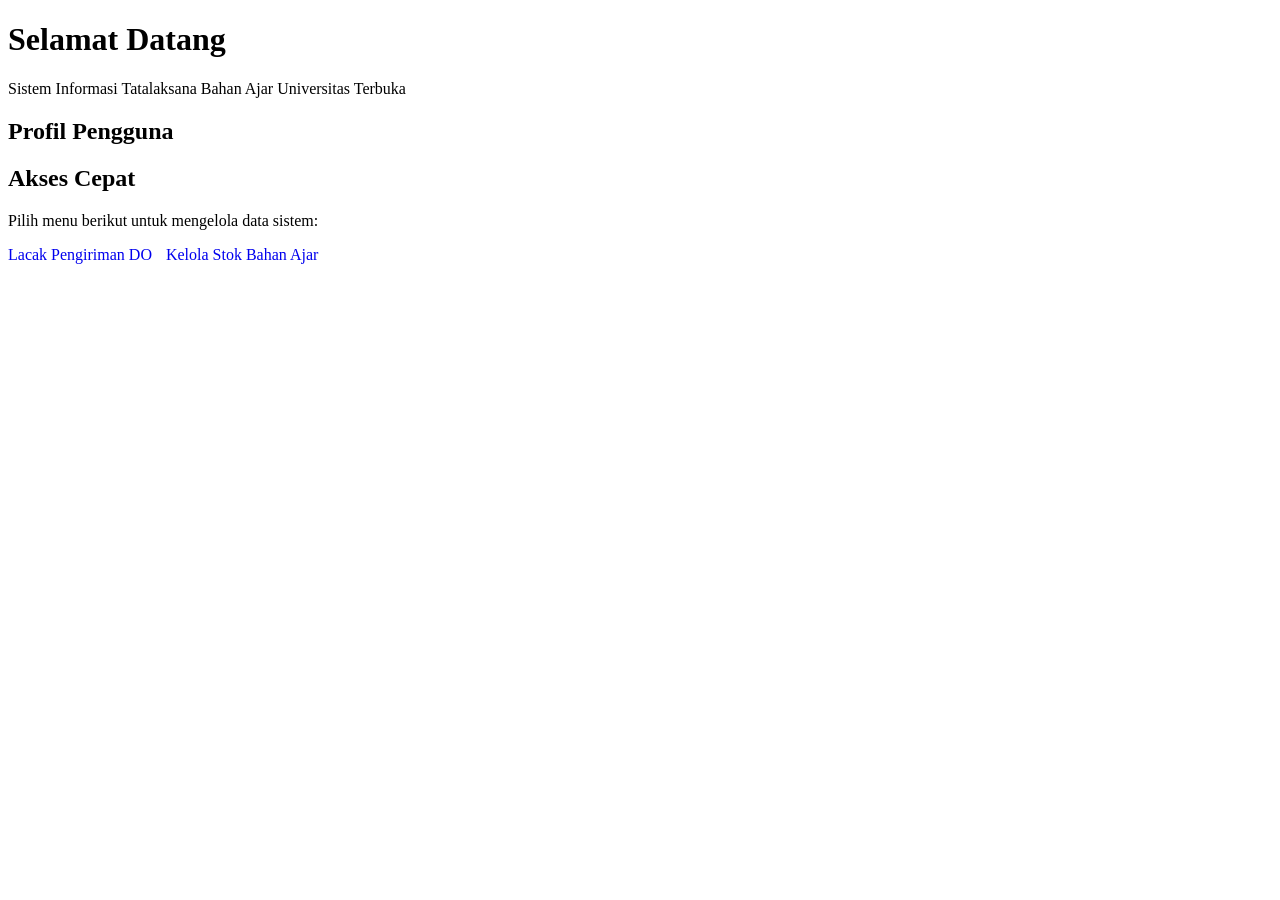
==== dashboard.html @ 54f99a56 "Initial commit" ====
<!DOCTYPE html>
<html lang="id">
<head>
  <meta charset="UTF-8">
  <meta name="viewport" content="width=device-width, initial-scale=1.0">
  <title>SITTA UT - Dashboard</title>
  

  <header id="main-header"></header>

  <!-- Banner Parallax (Sesuai Referensi W3Schools) -->
  <div class="parallax-bg">
    <div>
      <h1 id="greeting-text">Selamat Datang</h1>
      <p>Sistem Informasi Tatalaksana Bahan Ajar Universitas Terbuka</p>
    </div>
  </div>

  <div class="container">
    <div class="card">
      <h2 class="card-title">Profil Pengguna</h2>
      <div id="user-info">
        <!-- Informasi pengguna akan diisi secara dinamis oleh JavaScript -->
      </div>
    </div>

    <div class="card">
      <h2 class="card-title">Akses Cepat</h2>
      <p>Pilih menu berikut untuk mengelola data sistem:</p>
      <div style="margin-top: 15px;">
        <a href="tracking.html" class="btn" style="text-decoration: none; display: inline-block; margin-right: 10px;">Lacak Pengiriman DO</a>
        <a href="stock.html" class="btn" style="text-decoration: none; display: inline-block;">Kelola Stok Bahan Ajar</a>
      </div>
    </div>
  </div>

  <script src="js/data.js"></script>
  <script src="js/script.js"></script>
</body>
</html>
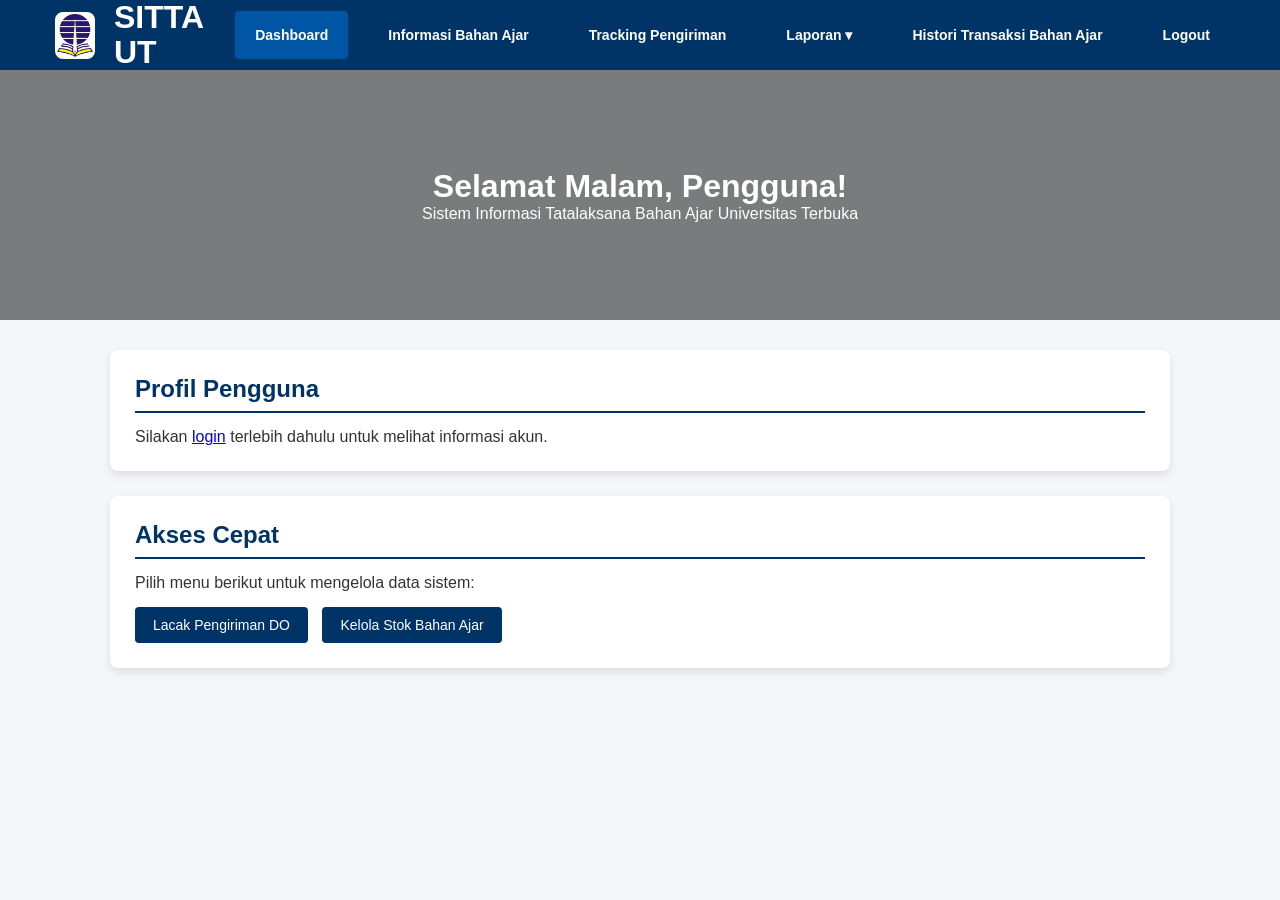
==== commit 68c2b422: "header diubah menjadi mobile friendly tapi belum berhasil 100%" ====
--- a/dashboard.html
+++ b/dashboard.html
@@ -34,7 +34,7 @@
     </div>
   </div>
 
-  <script src="js/data.js"></script>
-  <script src="js/script.js"></script>
+  <script src="js/data.js?v=1.0"></script>
+  <script src="js/script.js?v=1.0"></script>
 </body>
 </html>
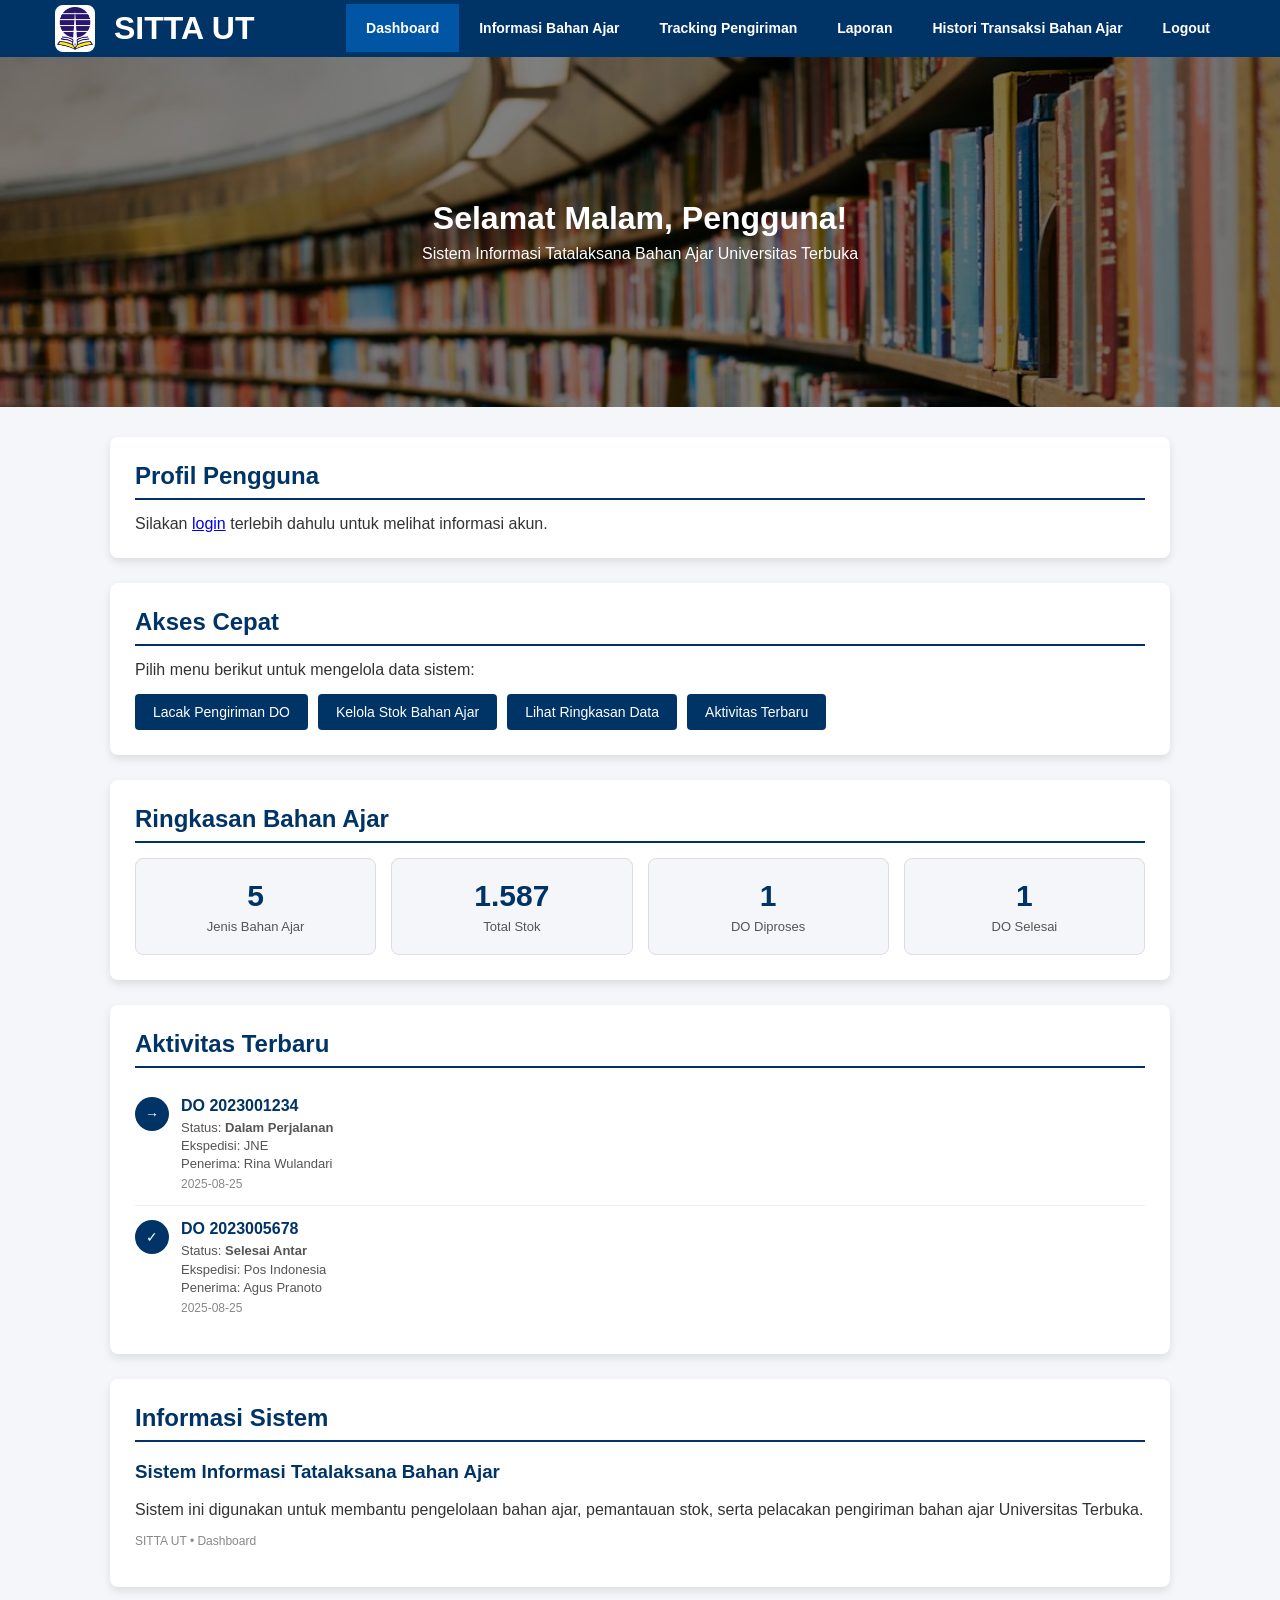
==== commit 71cf3ae0: "mobile friendly untuk stock.html" ====
--- a/dashboard.html
+++ b/dashboard.html
@@ -1,40 +1,276 @@
 <!DOCTYPE html>
 <html lang="id">
+
 <head>
-  <meta charset="UTF-8">
-  <meta name="viewport" content="width=device-width, initial-scale=1.0">
-  <title>SITTA UT - Dashboard</title>
-  
-
-  <header id="main-header"></header>
-
-  <!-- Banner Parallax (Sesuai Referensi W3Schools) -->
-  <div class="parallax-bg">
-    <div>
-      <h1 id="greeting-text">Selamat Datang</h1>
-      <p>Sistem Informasi Tatalaksana Bahan Ajar Universitas Terbuka</p>
+    <meta charset="UTF-8">
+    <meta name="viewport" content="width=device-width, initial-scale=1.0">
+
+    <title>SITTA UT - Dashboard</title>
+
+    <link rel="stylesheet" href="css/style.css">
+</head>
+
+<body>
+
+    <!-- ==========================================
+         HEADER
+         ========================================== -->
+
+    <header id="main-header"></header>
+
+
+    <!-- ==========================================
+         GREETING / PARALLAX
+         ========================================== -->
+
+    <div class="parallax-bg">
+
+        <div class="greeting-content">
+
+            <h1 id="greeting-text">
+                Selamat Datang
+            </h1>
+
+            <p>
+                Sistem Informasi Tatalaksana Bahan Ajar
+                Universitas Terbuka
+            </p>
+
+        </div>
+
     </div>
-  </div>
-
-  <div class="container">
-    <div class="card">
-      <h2 class="card-title">Profil Pengguna</h2>
-      <div id="user-info">
-        <!-- Informasi pengguna akan diisi secara dinamis oleh JavaScript -->
-      </div>
-    </div>
-
-    <div class="card">
-      <h2 class="card-title">Akses Cepat</h2>
-      <p>Pilih menu berikut untuk mengelola data sistem:</p>
-      <div style="margin-top: 15px;">
-        <a href="tracking.html" class="btn" style="text-decoration: none; display: inline-block; margin-right: 10px;">Lacak Pengiriman DO</a>
-        <a href="stock.html" class="btn" style="text-decoration: none; display: inline-block;">Kelola Stok Bahan Ajar</a>
-      </div>
-    </div>
-  </div>
-
-  <script src="js/data.js?v=1.0"></script>
-  <script src="js/script.js?v=1.0"></script>
+
+
+    <!-- ==========================================
+         KONTEN DASHBOARD
+         ========================================== -->
+
+    <main class="container">
+
+
+        <!-- ======================================
+             1. PROFIL PENGGUNA
+             ====================================== -->
+
+        <section class="card">
+
+            <h2 class="card-title">
+                Profil Pengguna
+            </h2>
+
+            <div id="user-info">
+                <!-- Diisi otomatis oleh JavaScript -->
+            </div>
+
+        </section>
+
+
+        <!-- ======================================
+             2. AKSES CEPAT
+             ====================================== -->
+
+        <section class="card">
+
+            <h2 class="card-title">
+                Akses Cepat
+            </h2>
+
+            <p>
+                Pilih menu berikut untuk mengelola
+                data sistem:
+            </p>
+
+            <div class="quick-access">
+
+                <a
+                    href="tracking.html"
+                    class="btn quick-access-btn"
+                >
+                    Lacak Pengiriman DO
+                </a>
+
+                <a
+                    href="stock.html"
+                    class="btn quick-access-btn"
+                >
+                    Kelola Stok Bahan Ajar
+                </a>
+
+                <a
+                    href="#ringkasan-data"
+                    class="btn quick-access-btn"
+                >
+                    Lihat Ringkasan Data
+                </a>
+
+                <a
+                    href="#aktivitas-terbaru"
+                    class="btn quick-access-btn"
+                >
+                    Aktivitas Terbaru
+                </a>
+
+            </div>
+
+        </section>
+
+
+        <!-- ======================================
+             3. RINGKASAN DATA
+             ====================================== -->
+
+        <section
+            class="card"
+            id="ringkasan-data"
+        >
+
+            <h2 class="card-title">
+                Ringkasan Bahan Ajar
+            </h2>
+
+            <div class="summary-grid">
+
+
+                <!-- Total Bahan Ajar -->
+
+                <div class="summary-item">
+
+                    <div
+                        class="summary-number"
+                        id="total-bahan-ajar"
+                    >
+                        0
+                    </div>
+
+                    <div class="summary-label">
+                        Jenis Bahan Ajar
+                    </div>
+
+                </div>
+
+
+                <!-- Total Stok -->
+
+                <div class="summary-item">
+
+                    <div
+                        class="summary-number"
+                        id="total-stok"
+                    >
+                        0
+                    </div>
+
+                    <div class="summary-label">
+                        Total Stok
+                    </div>
+
+                </div>
+
+
+                <!-- DO Diproses -->
+
+                <div class="summary-item">
+
+                    <div
+                        class="summary-number"
+                        id="total-do-proses"
+                    >
+                        0
+                    </div>
+
+                    <div class="summary-label">
+                        DO Diproses
+                    </div>
+
+                </div>
+
+
+                <!-- DO Selesai -->
+
+                <div class="summary-item">
+
+                    <div
+                        class="summary-number"
+                        id="total-do-selesai"
+                    >
+                        0
+                    </div>
+
+                    <div class="summary-label">
+                        DO Selesai
+                    </div>
+
+                </div>
+
+            </div>
+
+        </section>
+
+
+        <!-- ======================================
+             4. AKTIVITAS TERBARU
+             ====================================== -->
+
+        <section
+            class="card"
+            id="aktivitas-terbaru"
+        >
+
+            <h2 class="card-title">
+                Aktivitas Terbaru
+            </h2>
+
+            <div id="recent-activities">
+
+                <!-- Diisi otomatis oleh JavaScript -->
+
+            </div>
+
+        </section>
+
+
+        <!-- ======================================
+             5. INFORMASI SISTEM
+             ====================================== -->
+
+        <section class="card system-info">
+
+            <h2 class="card-title">
+                Informasi Sistem
+            </h2>
+
+            <div class="system-info-content">
+
+                <h3>
+                    Sistem Informasi Tatalaksana Bahan Ajar
+                </h3>
+
+                <p>
+                    Sistem ini digunakan untuk membantu
+                    pengelolaan bahan ajar, pemantauan
+                    stok, serta pelacakan pengiriman
+                    bahan ajar Universitas Terbuka.
+                </p>
+
+                <p class="system-version">
+                    SITTA UT • Dashboard
+                </p>
+
+            </div>
+
+        </section>
+
+
+    </main>
+
+
+    <!-- ==========================================
+         JAVASCRIPT
+         ========================================== -->
+
+    <script src="js/data.js"></script>
+    <script src="js/script.js"></script>
+
 </body>
+
 </html>
--- a/css/style.css
+++ b/css/style.css
@@ -0,0 +1,1151 @@
+/* =========================================================
+   RESET & STYLING DASAR
+   ========================================================= */
+
+* {
+    box-sizing: border-box;
+    margin: 0;
+    padding: 0;
+    font-family: Arial, Helvetica, sans-serif;
+}
+
+body {
+    background-color: #f4f6f9;
+    color: #333;
+}
+
+
+/* =========================================================
+   HEADER & NAVIGASI
+   ========================================================= */
+
+header {
+    background-color: #003366;
+    color: white;
+    padding: 0 20px;
+}
+
+.nav-container {
+    display: flex;
+    justify-content: space-between;
+    align-items: center;
+    width: 100%;
+    max-width: 100%;
+    padding: 0 30px;
+}
+
+.logo {
+    font-size: 20px;
+    font-weight: bold;
+    color: white;
+}
+
+
+/* =========================================================
+   LOGO / BRAND HEADER
+   ========================================================= */
+
+.header-brand {
+    display: flex !important;
+    flex-direction: row !important;
+    align-items: center !important;
+    gap: 14px;
+}
+
+.header-brand img {
+    width: 40px;
+    object-fit: contain;
+    flex-shrink: 0;
+    border-radius: 8px;
+    border: 2px solid white;
+    margin: 5px;
+    background-color: white;
+}
+
+.header-text {
+    display: flex;
+    flex-direction: column;
+    justify-content: center;
+}
+
+.header-text h1 {
+    margin: 0;
+    line-height: 1.1;
+}
+
+.header-text p {
+    margin: 2px 0 0;
+    line-height: 1.2;
+}
+
+
+/* =========================================================
+   NAVIGASI DESKTOP
+   ========================================================= */
+
+nav ul {
+    list-style: none;
+    display: flex;
+    margin: 0;
+    padding: 0;
+}
+
+nav ul li {
+    position: relative;
+}
+
+nav ul li a {
+    display: flex;
+    align-items: center;
+    color: white;
+    text-decoration: none;
+    font-weight: bold;
+    font-size: 14px;
+    padding: 16px 20px;
+    white-space: nowrap;
+    transition: background-color 0.3s;
+}
+
+nav ul li a:hover,
+nav ul li a.active {
+    background-color: #0055a5;
+}
+
+
+/* =========================================================
+   DROPDOWN MENU LAPORAN
+   ========================================================= */
+
+.dropdown-menu {
+    display: none;
+    position: absolute;
+    top: 100%;
+    left: 0;
+    background-color: #ffffff;
+    min-width: 240px;
+    box-shadow: 0 8px 16px rgba(0, 0, 0, 0.2);
+    border-radius: 0 0 4px 4px;
+    z-index: 1000;
+    list-style: none;
+    padding: 0;
+}
+
+.dropdown-menu li a {
+    color: #333333;
+    padding: 12px 16px;
+    font-weight: normal;
+    font-size: 14px;
+    border-bottom: 1px solid #eeeeee;
+}
+
+.dropdown-menu li a:hover {
+    background-color: #f1f1f1;
+    color: #003366;
+}
+
+
+/* =========================================================
+   DROPDOWN DESKTOP
+   ========================================================= */
+
+/* Di desktop, submenu bisa muncul ketika mouse diarahkan */
+nav ul li.dropdown:hover .dropdown-menu {
+    display: block;
+}
+
+
+/* =========================================================
+   TOMBOL HAMBURGER
+   ========================================================= */
+
+.menu-toggle {
+    display: none;
+    width: 44px;
+    height: 44px;
+    padding: 0;
+    border: none;
+    background: transparent;
+    color: white;
+    font-size: 28px;
+    cursor: pointer;
+    align-items: center;
+    justify-content: center;
+}
+
+
+/* =========================================================
+   PARALLAX BANNER
+   ========================================================= */
+
+.parallax-bg {
+    background-image:
+        linear-gradient(
+            rgba(0, 0, 0, 0.5),
+            rgba(0, 0, 0, 0.5)
+        ),
+        url('../assets/greeting.jpeg');
+
+    height: 350px;
+    background-attachment: fixed;
+    background-position: center;
+    background-repeat: no-repeat;
+    background-size: cover;
+
+    display: flex;
+    justify-content: center;
+    align-items: center;
+
+    color: white;
+    text-align: center;
+}
+
+
+/* =========================================================
+   CONTAINER UTAMA
+   ========================================================= */
+
+.container {
+    max-width: 1100px;
+    margin: 30px auto;
+    padding: 0 20px;
+}
+
+
+/* =========================================================
+   CARD
+   ========================================================= */
+
+.card {
+    background: white;
+    padding: 25px;
+    border-radius: 8px;
+    box-shadow: 0 4px 8px rgba(0, 0, 0, 0.1);
+    margin-bottom: 25px;
+}
+
+.card-title {
+    margin-bottom: 15px;
+    color: #003366;
+    border-bottom: 2px solid #003366;
+    padding-bottom: 8px;
+}
+
+
+/* =========================================================
+   FORM & INPUT
+   ========================================================= */
+
+.form-group {
+    margin-bottom: 15px;
+}
+
+.form-group label {
+    display: block;
+    margin-bottom: 5px;
+    font-weight: bold;
+}
+
+.form-group input,
+.form-group select {
+    width: 100%;
+    padding: 10px;
+    border: 1px solid #ccc;
+    border-radius: 4px;
+    font-size: 14px;
+}
+
+
+/* =========================================================
+   BUTTON
+   ========================================================= */
+
+.btn {
+    background-color: #003366;
+    color: white;
+    padding: 10px 18px;
+    border: none;
+    border-radius: 4px;
+    cursor: pointer;
+    font-size: 14px;
+}
+
+.btn:hover {
+    background-color: #0055a5;
+}
+
+.btn-block {
+    width: 100%;
+}
+
+.btn-link {
+    background: none;
+    border: none;
+    color: #003366;
+    text-decoration: underline;
+    cursor: pointer;
+}
+
+
+/* =========================================================
+   LOGIN PAGE
+   ========================================================= */
+
+.login-body {
+    display: flex;
+    justify-content: center;
+    align-items: center;
+    min-height: 100vh;
+    background-color: #e9ecef;
+}
+
+.login-box {
+    width: 100%;
+    max-width: 400px;
+}
+
+
+/* =========================================================
+   MODAL
+   ========================================================= */
+
+.modal {
+    display: none;
+    position: fixed;
+    z-index: 100;
+    left: 0;
+    top: 0;
+    width: 100%;
+    height: 100%;
+    background-color: rgba(0, 0, 0, 0.5);
+}
+
+.modal-content {
+    background-color: white;
+    margin: 10% auto;
+    padding: 20px;
+    border-radius: 8px;
+    width: 90%;
+    max-width: 450px;
+    position: relative;
+}
+
+.close {
+    position: absolute;
+    right: 15px;
+    top: 10px;
+    font-size: 24px;
+    cursor: pointer;
+}
+
+
+/* =========================================================
+   TABEL
+   ========================================================= */
+
+table {
+    width: 100%;
+    border-collapse: collapse;
+    margin-top: 15px;
+}
+
+table th,
+table td {
+    border: 1px solid #ddd;
+    padding: 12px;
+    text-align: left;
+}
+
+table th {
+    background-color: #003366;
+    color: white;
+}
+
+table tr:nth-child(even) {
+    background-color: #f9f9f9;
+}
+
+
+/* =========================================================
+   TIMELINE TRACKING
+   ========================================================= */
+
+.timeline {
+    list-style: none;
+    padding: 10px 0;
+}
+
+.timeline-item {
+    position: relative;
+    padding-left: 25px;
+    margin-bottom: 15px;
+    border-left: 2px solid #003366;
+}
+
+.timeline-item::before {
+    content: '';
+    position: absolute;
+    left: -6px;
+    top: 0;
+    width: 10px;
+    height: 10px;
+    border-radius: 50%;
+    background-color: #003366;
+}
+
+
+/* =========================================================
+   ALERT
+   ========================================================= */
+
+.alert {
+    padding: 10px;
+    background-color: #f8d7da;
+    color: #721c24;
+    border-radius: 4px;
+    margin-bottom: 15px;
+    display: none;
+}
+
+
+/* =========================================================
+   MODE MOBILE
+   ========================================================= */
+
+@media (max-width: 768px) {
+
+    /* -----------------------------------------
+       HEADER
+       ----------------------------------------- */
+
+    header {
+        padding: 0;
+    }
+
+    .nav-container {
+        position: relative;
+        flex-wrap: wrap;
+        padding: 8px 15px;
+    }
+
+
+    /* -----------------------------------------
+       LOGO
+       ----------------------------------------- */
+
+    .header-brand {
+        gap: 10px;
+    }
+
+    .header-brand img {
+        width: 38px;
+        height: 38px;
+        margin: 3px;
+    }
+
+    .header-text h1 {
+        font-size: 20px;
+    }
+
+
+    /* -----------------------------------------
+       HAMBURGER
+       ----------------------------------------- */
+
+    .menu-toggle {
+        display: flex;
+        margin-left: auto;
+    }
+
+
+    /* -----------------------------------------
+       NAVIGASI MOBILE
+       ----------------------------------------- */
+
+    nav {
+        display: none;
+        width: 100%;
+        flex-basis: 100%;
+    }
+
+    nav.mobile-open {
+        display: block;
+    }
+
+    nav ul {
+        display: flex;
+        flex-direction: column;
+        width: 100%;
+        margin-top: 8px;
+    }
+
+    nav ul li {
+        width: 100%;
+        margin: 0;
+    }
+
+    nav ul li a {
+        width: 100%;
+        padding: 13px 10px;
+        font-size: 14px;
+        white-space: normal;
+        border-top: 1px solid rgba(255, 255, 255, 0.1);
+    }
+
+
+    /* -----------------------------------------
+       DROPDOWN MOBILE
+       ----------------------------------------- */
+
+    .dropdown-menu {
+        position: static;
+        width: 100%;
+        min-width: 0;
+        box-shadow: none;
+        border-radius: 0;
+        background-color: #00264d;
+    }
+
+    .dropdown-menu li a {
+        color: white;
+        padding-left: 25px;
+        border-bottom: none;
+    }
+
+    .dropdown-menu li a:hover {
+        background-color: #0055a5;
+        color: white;
+    }
+
+
+    /* -----------------------------------------
+       NONAKTIFKAN HOVER DROPDOWN DI HP
+       ----------------------------------------- */
+
+    nav ul li.dropdown:hover .dropdown-menu {
+        display: none;
+    }
+
+
+    /* -----------------------------------------
+       DROPDOWN DIBUKA DENGAN CLASS .open
+       ----------------------------------------- */
+
+    nav ul li.dropdown.open .dropdown-menu {
+        display: block;
+    }
+
+
+    /* -----------------------------------------
+       PANAH DROPDOWN
+       ----------------------------------------- */
+
+    nav ul li.dropdown > a {
+        display: flex;
+        align-items: center;
+        justify-content: space-between;
+    }
+
+    nav ul li.dropdown.open > a {
+        background-color: rgba(255, 255, 255, 0.08);
+    }
+
+    nav ul li.dropdown.open > a::after {
+        content: "▲";
+        font-size: 10px;
+    }
+
+    nav ul li.dropdown:not(.open) > a::after {
+        content: "▼";
+        font-size: 10px;
+    }
+}
+
+
+/* =========================================================
+   DASHBOARD
+   ========================================================= */
+
+
+/* -----------------------------------------
+   GREETING
+   ----------------------------------------- */
+
+.greeting-content {
+    width: 100%;
+    padding: 20px;
+    text-align: center;
+}
+
+.greeting-content h1 {
+    margin-bottom: 8px;
+    font-size: 32px;
+}
+
+.greeting-content p {
+    font-size: 16px;
+}
+
+
+/* -----------------------------------------
+   AKSES CEPAT
+   ----------------------------------------- */
+
+.quick-access {
+    display: flex;
+    flex-wrap: wrap;
+    gap: 10px;
+    margin-top: 15px;
+}
+
+.quick-access-btn {
+    display: inline-block;
+    text-decoration: none;
+}
+
+
+/* -----------------------------------------
+   RINGKASAN DATA
+   ----------------------------------------- */
+
+.summary-grid {
+    display: grid;
+    grid-template-columns: repeat(4, 1fr);
+    gap: 15px;
+    margin-top: 15px;
+}
+
+.summary-item {
+    background-color: #f4f6f9;
+    border: 1px solid #ddd;
+    border-radius: 8px;
+    padding: 20px 10px;
+    text-align: center;
+}
+
+.summary-number {
+    color: #003366;
+    font-size: 30px;
+    font-weight: bold;
+    margin-bottom: 6px;
+}
+
+.summary-label {
+    color: #555;
+    font-size: 13px;
+}
+
+
+/* -----------------------------------------
+   AKTIVITAS TERBARU
+   ----------------------------------------- */
+
+.activity-item {
+    display: flex;
+    align-items: flex-start;
+    gap: 12px;
+    padding: 14px 0;
+    border-bottom: 1px solid #eeeeee;
+}
+
+.activity-item:last-child {
+    border-bottom: none;
+}
+
+.activity-icon {
+    width: 34px;
+    height: 34px;
+    min-width: 34px;
+    border-radius: 50%;
+    background-color: #003366;
+    color: white;
+
+    display: flex;
+    align-items: center;
+    justify-content: center;
+
+    font-size: 14px;
+}
+
+.activity-content {
+    flex: 1;
+}
+
+.activity-title {
+    font-weight: bold;
+    color: #003366;
+    margin-bottom: 4px;
+}
+
+.activity-description {
+    font-size: 13px;
+    color: #555;
+    line-height: 1.4;
+}
+
+.activity-date {
+    font-size: 12px;
+    color: #888;
+    margin-top: 4px;
+}
+
+
+/* -----------------------------------------
+   INFORMASI SISTEM
+   ----------------------------------------- */
+
+.system-info-content {
+    line-height: 1.6;
+}
+
+.system-info-content h3 {
+    color: #003366;
+    margin-bottom: 10px;
+}
+
+.system-info-content p {
+    margin-bottom: 10px;
+}
+
+.system-version {
+    font-size: 12px;
+    color: #888;
+}
+
+
+/* =========================================================
+   DASHBOARD MOBILE
+   ========================================================= */
+
+@media (max-width: 768px) {
+
+    .greeting-content h1 {
+        font-size: 26px;
+    }
+
+    .greeting-content p {
+        font-size: 14px;
+    }
+
+
+    /* Akses cepat menjadi vertikal */
+
+    .quick-access {
+        flex-direction: column;
+    }
+
+    .quick-access-btn {
+        width: 100%;
+        text-align: center;
+        margin: 0;
+    }
+
+
+    /* Ringkasan menjadi 2 kolom */
+
+    .summary-grid {
+        grid-template-columns: repeat(2, 1fr);
+        gap: 10px;
+    }
+
+    .summary-item {
+        padding: 15px 8px;
+    }
+
+    .summary-number {
+        font-size: 25px;
+    }
+
+
+    /* Aktivitas */
+
+    .activity-item {
+        gap: 10px;
+    }
+
+}
+
+/* =========================================================
+   INFORMASI BAHAN AJAR
+   ========================================================= */
+
+
+/* -----------------------------------------
+   JUDUL HALAMAN
+   ----------------------------------------- */
+
+.page-heading {
+    margin-bottom: 20px;
+}
+
+.page-heading h1 {
+    color: #003366;
+    font-size: 26px;
+    margin-bottom: 6px;
+}
+
+.page-heading p {
+    color: #666;
+    font-size: 14px;
+}
+
+
+/* -----------------------------------------
+   FORM TAMBAH BAHAN AJAR
+   ----------------------------------------- */
+
+.stock-form-grid {
+    display: grid;
+    grid-template-columns:
+        repeat(3, minmax(0, 1fr));
+
+    gap: 15px;
+}
+
+.stock-form-full {
+    grid-column: 1 / -1;
+}
+
+.stock-submit {
+    margin-top: 5px;
+}
+
+
+/* -----------------------------------------
+   RINGKASAN STOK
+   ----------------------------------------- */
+
+.stock-summary {
+    display: grid;
+    grid-template-columns:
+        repeat(2, 1fr);
+
+    gap: 15px;
+    margin-bottom: 25px;
+}
+
+.stock-summary-item {
+    background-color: white;
+    border-radius: 8px;
+    padding: 20px;
+    text-align: center;
+
+    box-shadow:
+        0 4px 8px rgba(0, 0, 0, 0.1);
+
+    border-left: 4px solid #003366;
+}
+
+.stock-summary-number {
+    display: block;
+
+    color: #003366;
+    font-size: 30px;
+    font-weight: bold;
+
+    margin-bottom: 5px;
+}
+
+.stock-summary-label {
+    display: block;
+
+    color: #666;
+    font-size: 13px;
+}
+
+
+/* -----------------------------------------
+   TABEL DESKTOP
+   ----------------------------------------- */
+
+.stock-table-wrapper {
+    width: 100%;
+    overflow-x: auto;
+}
+
+.stock-table-wrapper table {
+    min-width: 850px;
+}
+
+
+/* -----------------------------------------
+   KARTU MOBILE
+   ----------------------------------------- */
+
+.stock-card-list {
+    display: none;
+}
+
+.stock-card {
+    background-color: #fff;
+
+    border: 1px solid #e1e1e1;
+    border-radius: 8px;
+
+    padding: 15px;
+    margin-bottom: 12px;
+
+    box-shadow:
+        0 2px 5px rgba(0, 0, 0, 0.08);
+}
+
+.stock-card-header {
+    display: flex;
+    justify-content: space-between;
+    align-items: flex-start;
+
+    gap: 10px;
+
+    margin-bottom: 12px;
+}
+
+.stock-card-title {
+    color: #003366;
+
+    font-size: 16px;
+    font-weight: bold;
+
+    line-height: 1.3;
+}
+
+.stock-card-code {
+    color: #777;
+
+    font-size: 12px;
+    margin-top: 4px;
+}
+
+.stock-card-info {
+    display: grid;
+
+    grid-template-columns:
+        repeat(2, minmax(0, 1fr));
+
+    gap: 8px;
+
+    margin-bottom: 12px;
+}
+
+.stock-card-info-item {
+    background-color: #f7f8fa;
+
+    border-radius: 5px;
+
+    padding: 8px;
+}
+
+.stock-card-info-label {
+    display: block;
+
+    color: #777;
+    font-size: 11px;
+
+    margin-bottom: 3px;
+}
+
+.stock-card-info-value {
+    display: block;
+
+    color: #333;
+
+    font-size: 13px;
+    font-weight: bold;
+}
+
+.stock-card-stock {
+    color: #003366;
+    font-size: 18px;
+}
+
+.stock-card-action {
+    display: flex;
+    justify-content: flex-end;
+}
+
+.stock-detail-btn {
+    background-color: #003366;
+
+    color: white;
+
+    border: none;
+    border-radius: 4px;
+
+    padding: 8px 14px;
+
+    cursor: pointer;
+
+    font-size: 13px;
+}
+
+
+/* -----------------------------------------
+   MODAL DETAIL
+   ----------------------------------------- */
+
+.stock-detail-modal {
+    max-width: 500px;
+}
+
+.stock-detail-modal h3 {
+    color: #003366;
+    margin-bottom: 5px;
+}
+
+.detail-subtitle {
+    font-size: 13px;
+    color: #666;
+    margin-bottom: 15px;
+}
+
+.detail-cover-wrapper {
+    text-align: center;
+    margin-bottom: 20px;
+}
+
+.detail-cover-wrapper img {
+    max-width: 100%;
+    max-height: 250px;
+
+    border-radius: 6px;
+
+    box-shadow:
+        0 4px 8px rgba(0, 0, 0, 0.1);
+}
+
+.detail-grid {
+    display: grid;
+
+    grid-template-columns:
+        repeat(2, minmax(0, 1fr));
+
+    gap: 10px;
+}
+
+.detail-close-btn {
+    margin-top: 15px;
+}
+
+
+/* =========================================================
+   MOBILE
+   ========================================================= */
+
+@media (max-width: 768px) {
+
+    /* -------------------------------------
+       CONTAINER
+       ------------------------------------- */
+
+    .stock-page {
+        margin-top: 20px;
+        padding: 0 15px;
+    }
+
+
+    /* -------------------------------------
+       JUDUL
+       ------------------------------------- */
+
+    .page-heading h1 {
+        font-size: 22px;
+    }
+
+
+    /* -------------------------------------
+       CARD
+       ------------------------------------- */
+
+    .stock-page .card {
+        padding: 18px;
+        margin-bottom: 18px;
+    }
+
+
+    /* -------------------------------------
+       FORM
+       ------------------------------------- */
+
+    .stock-form-grid {
+        grid-template-columns: 1fr;
+        gap: 0;
+    }
+
+    .stock-form-full {
+        grid-column: auto;
+    }
+
+    .stock-submit {
+        width: 100%;
+        margin-top: 5px;
+    }
+
+
+    /* -------------------------------------
+       RINGKASAN
+       ------------------------------------- */
+
+    .stock-summary {
+        gap: 10px;
+        margin-bottom: 18px;
+    }
+
+    .stock-summary-item {
+        padding: 15px 8px;
+    }
+
+    .stock-summary-number {
+        font-size: 24px;
+    }
+
+
+    /* -------------------------------------
+       SEMBUNYIKAN TABEL
+       ------------------------------------- */
+
+    .stock-table-wrapper {
+        display: none;
+    }
+
+
+    /* -------------------------------------
+       TAMPILKAN KARTU
+       ------------------------------------- */
+
+    .stock-card-list {
+        display: block;
+    }
+
+
+    /* -------------------------------------
+       DETAIL CARD
+       ------------------------------------- */
+
+    .stock-card {
+        padding: 14px;
+    }
+
+
+    /* -------------------------------------
+       MODAL
+       ------------------------------------- */
+
+    .stock-detail-modal {
+        width: calc(100% - 30px);
+        max-height: 90vh;
+
+        margin: 5vh auto;
+
+        padding: 18px;
+
+        overflow-y: auto;
+    }
+
+    .detail-grid {
+        grid-template-columns: 1fr;
+        gap: 0;
+    }
+
+    .detail-cover-wrapper img {
+        max-height: 220px;
+    }
+
+}
